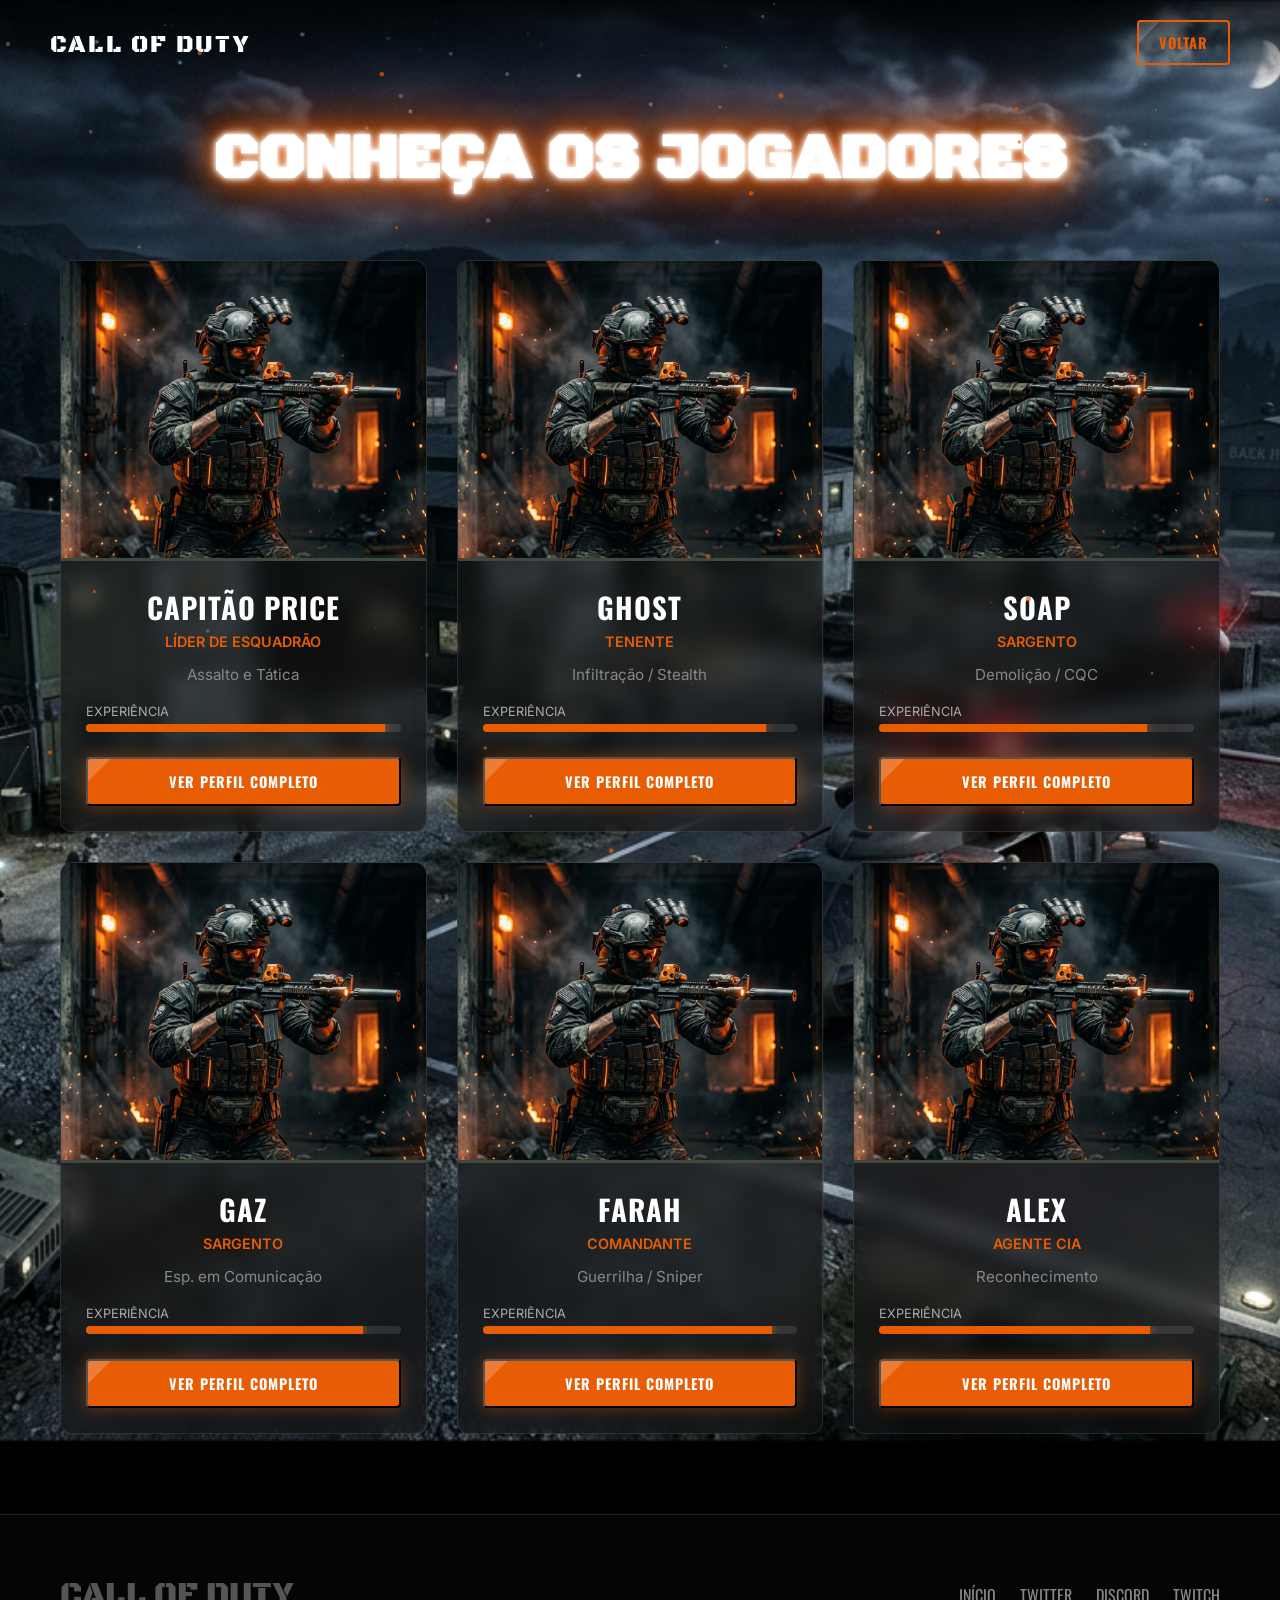
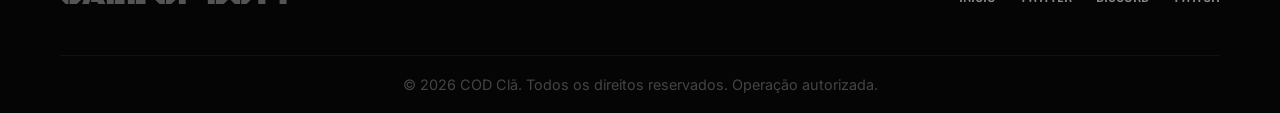
==== jogadores.html @ d717504a "Add files via upload" ====
<!DOCTYPE html>
<html lang="pt-BR">
<head>
    <meta charset="UTF-8">
    <meta name="viewport" content="width=device-width, initial-scale=1.0">
    <title>CALL OF DUTY - JOGADORES</title>
    <link rel="preconnect" href="https://fonts.googleapis.com">
    <link rel="preconnect" href="https://fonts.gstatic.com" crossorigin>
    <link href="https://fonts.googleapis.com/css2?family=Black+Ops+One&family=Inter:wght@300;400;600;800&family=Oswald:wght@400;700&display=swap" rel="stylesheet">
    <link rel="stylesheet" href="style.css">
    <link rel="stylesheet" href="jogadores.css">
</head>
<body>
    <!-- Canvas para partículas -->
    <canvas id="particles-canvas"></canvas>

    <!-- Header / Navbar -->
    <header id="header">
        <div class="logo">
            <a href="index.html" style="color: white; text-decoration: none;">CALL OF DUTY</a>
        </div>
        <div class="menu-icon">
            <a href="index.html" class="btn outline btn-voltar">VOLTAR</a>
        </div>
    </header>

    <!-- Seção Parallax Jogadores -->
    <section class="jogadores-parallax">
        <div class="parallax-layer parallax-barracks" id="layer-barracks"></div>
        
        <div class="container fade-in">
            <h1 class="neon-title" data-text="CONHEÇA OS JOGADORES">CONHEÇA OS JOGADORES</h1>
            
            <div class="players-grid">
                <!-- Player 1 -->
                <div class="player-card fade-in">
                    <div class="card-image-wrapper">
                        <img src="assets/operator.png" alt="Capitão Price">
                    </div>
                    <div class="card-info">
                        <h3>CAPITÃO PRICE</h3>
                        <p class="role">Líder de Esquadrão</p>
                        <p class="specialty">Assalto e Tática</p>
                        <div class="stats">
                            <span>Experiência</span>
                            <div class="progress-bar"><div class="progress" style="width: 95%;"></div></div>
                        </div>
                        <button class="btn primary btn-modal" data-player="price">VER PERFIL COMPLETO</button>
                    </div>
                </div>
                
                <!-- Player 2 -->
                <div class="player-card fade-in" style="transition-delay: 0.1s;">
                    <div class="card-image-wrapper">
                        <img src="assets/operator.png" alt="Ghost">
                    </div>
                    <div class="card-info">
                        <h3>GHOST</h3>
                        <p class="role">Tenente</p>
                        <p class="specialty">Infiltração / Stealth</p>
                        <div class="stats">
                            <span>Experiência</span>
                            <div class="progress-bar"><div class="progress" style="width: 90%;"></div></div>
                        </div>
                        <button class="btn primary btn-modal" data-player="ghost">VER PERFIL COMPLETO</button>
                    </div>
                </div>

                <!-- Player 3 -->
                <div class="player-card fade-in" style="transition-delay: 0.2s;">
                    <div class="card-image-wrapper">
                        <img src="assets/operator.png" alt="Soap">
                    </div>
                    <div class="card-info">
                        <h3>SOAP</h3>
                        <p class="role">Sargento</p>
                        <p class="specialty">Demolição / CQC</p>
                        <div class="stats">
                            <span>Experiência</span>
                            <div class="progress-bar"><div class="progress" style="width: 85%;"></div></div>
                        </div>
                        <button class="btn primary btn-modal" data-player="soap">VER PERFIL COMPLETO</button>
                    </div>
                </div>

                <!-- Player 4 -->
                <div class="player-card fade-in" style="transition-delay: 0.3s;">
                    <div class="card-image-wrapper">
                        <img src="assets/operator.png" alt="Gaz">
                    </div>
                    <div class="card-info">
                        <h3>GAZ</h3>
                        <p class="role">Sargento</p>
                        <p class="specialty">Esp. em Comunicação</p>
                        <div class="stats">
                            <span>Experiência</span>
                            <div class="progress-bar"><div class="progress" style="width: 88%;"></div></div>
                        </div>
                        <button class="btn primary btn-modal" data-player="gaz">VER PERFIL COMPLETO</button>
                    </div>
                </div>

                <!-- Player 5 -->
                <div class="player-card fade-in" style="transition-delay: 0.4s;">
                    <div class="card-image-wrapper">
                        <img src="assets/operator.png" alt="Farah">
                    </div>
                    <div class="card-info">
                        <h3>FARAH</h3>
                        <p class="role">Comandante</p>
                        <p class="specialty">Guerrilha / Sniper</p>
                        <div class="stats">
                            <span>Experiência</span>
                            <div class="progress-bar"><div class="progress" style="width: 92%;"></div></div>
                        </div>
                        <button class="btn primary btn-modal" data-player="farah">VER PERFIL COMPLETO</button>
                    </div>
                </div>

                <!-- Player 6 -->
                <div class="player-card fade-in" style="transition-delay: 0.5s;">
                    <div class="card-image-wrapper">
                        <img src="assets/operator.png" alt="Alex">
                    </div>
                    <div class="card-info">
                        <h3>ALEX</h3>
                        <p class="role">Agente CIA</p>
                        <p class="specialty">Reconhecimento</p>
                        <div class="stats">
                            <span>Experiência</span>
                            <div class="progress-bar"><div class="progress" style="width: 86%;"></div></div>
                        </div>
                        <button class="btn primary btn-modal" data-player="alex">VER PERFIL COMPLETO</button>
                    </div>
                </div>

            </div>
        </div>
    </section>

    <!-- Modal -->
    <div id="player-modal" class="modal">
        <div class="modal-content">
            <span class="close-btn">&times;</span>
            <div id="modal-body">
                <!-- Conteúdo injetado via JS -->
            </div>
            <button class="btn secondary" style="width:100%; margin-top:20px;" id="modal-close-btn">FECHAR</button>
        </div>
    </div>

    <!-- Rodapé -->
    <footer id="footer">
        <div class="container">
            <div class="footer-content">
                <div class="footer-logo">CALL OF DUTY</div>
                <div class="footer-links" id="social">
                    <a href="index.html">Início</a>
                    <a href="#">Twitter</a>
                    <a href="#">Discord</a>
                    <a href="#">Twitch</a>
                </div>
            </div>
            <div class="copyright">
                <p>&copy; 2026 COD Clã. Todos os direitos reservados. Operação autorizada.</p>
            </div>
        </div>
    </footer>

    <script src="script.js"></script>
    <script src="jogadores.js"></script>
</body>
</html>
---- style.css ----
/* Variáveis de cores (Design Dark/Militar) */
:root {
    --bg-dark: #0a0a0a;
    --bg-light: #1a1a1a;
    --primary: #E85D04; /* Laranja tático */
    --primary-hover: #F48C06;
    --secondary: #3E4A3D; /* Verde militar escuro */
    --secondary-light: #526350;
    --text-main: #f0f0f0;
    --text-muted: #888;
    --font-heading: 'Black Ops One', cursive;
    --font-subheading: 'Oswald', sans-serif;
    --font-body: 'Inter', sans-serif;
}

* {
    margin: 0;
    padding: 0;
    box-sizing: border-box;
}

html {
    scroll-behavior: smooth;
}

body {
    background-color: var(--bg-dark);
    color: var(--text-main);
    font-family: var(--font-body);
    overflow-x: hidden;
}

/* Canvas de Partículas */
#particles-canvas {
    position: fixed;
    top: 0;
    left: 0;
    width: 100vw;
    height: 100vh;
    pointer-events: none;
    z-index: 9999;
}

/* Header */
header {
    position: fixed;
    top: 0;
    width: 100%;
    padding: 20px 50px;
    display: flex;
    justify-content: space-between;
    align-items: center;
    z-index: 100;
    background: linear-gradient(to bottom, rgba(0,0,0,0.8), transparent);
}

.logo {
    font-family: var(--font-heading);
    font-size: 1.5rem;
    letter-spacing: 2px;
    color: white;
}

.menu-icon img {
    width: 40px;
    height: auto;
    cursor: pointer;
    filter: invert(1);
    transition: transform 0.3s ease;
}

.menu-icon img:hover {
    transform: scale(1.1) rotate(15deg);
}

/* Parallax Hero */
.hero-parallax {
    position: relative;
    height: 100vh;
    overflow: hidden;
    display: flex;
    justify-content: center;
    align-items: center;
}

.parallax-layer {
    position: absolute;
    top: 0;
    left: 0;
    width: 100%;
    height: 110%; /* Extra height to allow scrolling without revealing edge */
    background-size: cover;
    background-position: center;
    will-change: transform;
}

.parallax-bg {
    background-image: url('assets/bg.png');
    z-index: 1;
}

.parallax-smoke {
    background-image: url('assets/smoke.png');
    z-index: 2;
    mix-blend-mode: screen; /* Faz o fundo preto da fumaça sumir */
    opacity: 0.8;
}

.parallax-front {
    z-index: 3;
    display: flex;
    justify-content: center;
    align-items: center;
    height: 100%;
    text-align: center;
}

.hero-content {
    background: rgba(0, 0, 0, 0.4);
    padding: 40px;
    border-radius: 10px;
    border: 1px solid rgba(255, 255, 255, 0.1);
    backdrop-filter: blur(5px);
}

.hero-content h1 {
    font-family: var(--font-heading);
    font-size: 5rem;
    margin-bottom: 10px;
    color: white;
    text-shadow: 0 0 20px rgba(232, 93, 4, 0.5);
    position: relative;
}

.hero-content h2 {
    font-family: var(--font-subheading);
    font-size: 2rem;
    color: var(--primary);
    margin-bottom: 30px;
    letter-spacing: 3px;
    text-transform: uppercase;
}

/* Glitch Effect */
.glitch {
    position: relative;
}
.glitch::before, .glitch::after {
    content: attr(data-text);
    position: absolute;
    top: 0;
    left: 0;
    width: 100%;
    height: 100%;
}
.glitch::before {
    left: 2px;
    text-shadow: -1px 0 red;
    clip: rect(24px, 550px, 90px, 0);
    animation: glitch-anim-2 3s infinite linear alternate-reverse;
}
.glitch::after {
    left: -2px;
    text-shadow: -1px 0 blue;
    clip: rect(85px, 550px, 140px, 0);
    animation: glitch-anim 2.5s infinite linear alternate-reverse;
}

@keyframes glitch-anim {
    0% { clip: rect(10px, 9999px, 80px, 0); }
    20% { clip: rect(30px, 9999px, 10px, 0); }
    40% { clip: rect(80px, 9999px, 60px, 0); }
    60% { clip: rect(20px, 9999px, 90px, 0); }
    80% { clip: rect(60px, 9999px, 40px, 0); }
    100% { clip: rect(10px, 9999px, 80px, 0); }
}
@keyframes glitch-anim-2 {
    0% { clip: rect(65px, 9999px, 100px, 0); }
    20% { clip: rect(15px, 9999px, 80px, 0); }
    40% { clip: rect(95px, 9999px, 20px, 0); }
    60% { clip: rect(40px, 9999px, 60px, 0); }
    80% { clip: rect(80px, 9999px, 20px, 0); }
    100% { clip: rect(30px, 9999px, 50px, 0); }
}

/* Buttons */
.hero-buttons {
    display: flex;
    gap: 20px;
    justify-content: center;
}

.btn {
    display: inline-block;
    padding: 15px 30px;
    font-family: var(--font-subheading);
    font-size: 1.1rem;
    font-weight: 700;
    text-transform: uppercase;
    text-decoration: none;
    letter-spacing: 1px;
    transition: all 0.3s ease;
    border-radius: 4px;
    position: relative;
    overflow: hidden;
}

.btn::before {
    content: '';
    position: absolute;
    top: 0; left: -100%;
    width: 100%; height: 100%;
    background: rgba(255,255,255,0.2);
    transform: skewX(-45deg);
    transition: left 0.5s ease;
}

.btn:hover::before {
    left: 200%;
}

.btn.primary {
    background-color: var(--primary);
    color: #fff;
    box-shadow: 0 0 15px rgba(232, 93, 4, 0.4);
}

.btn.primary:hover {
    background-color: var(--primary-hover);
    box-shadow: 0 0 25px rgba(232, 93, 4, 0.6);
}

.btn.secondary {
    background-color: var(--secondary);
    color: #fff;
}

.btn.secondary:hover {
    background-color: var(--secondary-light);
}

.btn.outline {
    background: transparent;
    border: 2px solid var(--primary);
    color: var(--primary);
}

.btn.outline:hover {
    background: var(--primary);
    color: #fff;
}

/* Sections Global */
.container {
    max-width: 1200px;
    margin: 0 auto;
    padding: 0 20px;
}

.section-title {
    font-family: var(--font-heading);
    font-size: 3rem;
    color: white;
    margin-bottom: 40px;
    text-align: center;
    letter-spacing: 2px;
}

/* About Section */
.about-section {
    padding: 100px 0;
    background-color: var(--bg-dark);
    position: relative;
}

.about-section::before {
    content: '';
    position: absolute;
    top: 0;
    left: 0;
    width: 100%;
    height: 100%;
    background: repeating-linear-gradient(
        45deg,
        rgba(0,0,0,0.2),
        rgba(0,0,0,0.2) 10px,
        rgba(26,26,26,0.2) 10px,
        rgba(26,26,26,0.2) 20px
    );
    pointer-events: none;
}

.about-grid {
    display: grid;
    grid-template-columns: 1fr 1fr;
    gap: 60px;
    align-items: center;
}

.about-text p {
    font-size: 1.2rem;
    line-height: 1.8;
    color: var(--text-muted);
    margin-bottom: 30px;
}

.about-image img {
    width: 100%;
    border-radius: 8px;
    box-shadow: 0 20px 40px rgba(0,0,0,0.8);
    filter: sepia(0.3) hue-rotate(50deg) brightness(0.8) contrast(1.2);
    border: 1px solid var(--secondary);
}

/* Modes Section */
.modes-section {
    padding: 80px 0 120px;
    background-color: var(--bg-light);
}

.modes-grid {
    display: grid;
    grid-template-columns: repeat(auto-fit, minmax(300px, 1fr));
    gap: 30px;
}

.mode-card {
    background-color: #222;
    padding: 40px 30px;
    border-radius: 8px;
    text-align: center;
    transition: transform 0.3s ease, box-shadow 0.3s ease;
    border-bottom: 4px solid var(--secondary);
}

.mode-card:hover {
    transform: translateY(-10px);
    box-shadow: 0 15px 30px rgba(0,0,0,0.5);
    border-bottom-color: var(--primary);
}

.card-icon {
    font-size: 3rem;
    margin-bottom: 20px;
}

.mode-card h3 {
    font-family: var(--font-subheading);
    font-size: 1.5rem;
    margin-bottom: 15px;
    color: white;
}

.mode-card p {
    color: var(--text-muted);
    line-height: 1.6;
}

/* Footer */
footer {
    background-color: #050505;
    padding: 60px 0 20px;
    border-top: 1px solid #222;
}

.footer-content {
    display: flex;
    justify-content: space-between;
    align-items: center;
    margin-bottom: 40px;
}

.footer-logo {
    font-family: var(--font-heading);
    font-size: 2rem;
    color: #555;
}

.footer-links a {
    color: var(--text-muted);
    text-decoration: none;
    margin-left: 20px;
    font-family: var(--font-subheading);
    text-transform: uppercase;
    transition: color 0.3s ease;
}

.footer-links a:hover {
    color: var(--primary);
}

.copyright {
    text-align: center;
    padding-top: 20px;
    border-top: 1px solid #111;
    color: #444;
    font-size: 0.9rem;
}

/* Animations */
.fade-in {
    opacity: 0;
    transform: translateY(40px);
    transition: opacity 0.8s ease-out, transform 0.8s ease-out;
}

.fade-in.show {
    opacity: 1;
    transform: translateY(0);
}

/* Responsive */
@media (max-width: 900px) {
    .about-grid {
        grid-template-columns: 1fr;
    }
    .hero-content h1 {
        font-size: 3.5rem;
    }
    .hero-content h2 {
        font-size: 1.5rem;
    }
    .hero-buttons {
        flex-direction: column;
    }
}
@media (max-width: 600px) {
    .footer-content {
        flex-direction: column;
        gap: 20px;
        text-align: center;
    }
    .footer-links a {
        margin: 0 10px;
    }
}
---- jogadores.css ----
/* Jogadores Specific Styling */

.btn-voltar {
    padding: 10px 20px;
    font-size: 0.9rem;
}

.jogadores-parallax {
    position: relative;
    min-height: 100vh;
    padding-top: 120px; /* Header space */
    padding-bottom: 80px;
    overflow: hidden;
}

.parallax-barracks {
    background-image: url('assets/barracks_bg.png');
    z-index: -1;
    position: absolute;
    top: -10%;
    left: 0;
    width: 100%;
    height: 120%;
    background-size: cover;
    background-position: center;
}

/* Fallback if JS parallax is active on this layer too */

.neon-title {
    font-family: var(--font-heading);
    font-size: 4rem;
    color: #fff;
    text-align: center;
    margin-bottom: 60px;
    text-transform: uppercase;
    text-shadow: 
        0 0 5px #fff,
        0 0 10px #fff,
        0 0 20px var(--primary),
        0 0 40px var(--primary),
        0 0 80px var(--primary);
    animation: pulsate 1.5s infinite alternate;
}

@keyframes pulsate {
    100% {
        text-shadow: 
        0 0 4px #fff,
        0 0 11px #fff,
        0 0 19px var(--primary),
        0 0 40px var(--primary),
        0 0 80px var(--primary),
        0 0 100px var(--primary);
    }
    0% {
        text-shadow: 
        0 0 2px #fff,
        0 0 4px #fff,
        0 0 6px var(--primary),
        0 0 10px var(--primary),
        0 0 45px var(--primary),
        0 0 55px var(--primary);
    }
}

/* Grid */
.players-grid {
    display: grid;
    grid-template-columns: repeat(3, 1fr);
    gap: 30px;
}

@media (max-width: 900px) {
    .players-grid {
        grid-template-columns: repeat(2, 1fr);
    }
    .neon-title {
        font-size: 2.5rem;
    }
}

@media (max-width: 600px) {
    .players-grid {
        grid-template-columns: 1fr;
    }
}

/* Player Card */
.player-card {
    background: rgba(20, 20, 20, 0.6);
    backdrop-filter: blur(10px);
    -webkit-backdrop-filter: blur(10px);
    border: 1px solid rgba(255, 255, 255, 0.1);
    border-radius: 12px;
    overflow: hidden;
    transition: transform 0.4s ease, box-shadow 0.4s ease, border-color 0.4s ease;
    display: flex;
    flex-direction: column;
}

.player-card:hover {
    transform: translateY(-10px);
    box-shadow: 0 15px 30px rgba(232, 93, 4, 0.3);
    border-color: var(--primary);
}

.card-image-wrapper {
    width: 100%;
    height: 300px;
    overflow: hidden;
    position: relative;
    border-bottom: 3px solid var(--secondary);
}

.card-image-wrapper img {
    width: 100%;
    height: 100%;
    object-fit: cover;
    object-position: top center;
    transition: transform 0.5s ease;
}

.player-card:hover .card-image-wrapper img {
    transform: scale(1.1);
}

.card-info {
    padding: 25px;
    text-align: center;
    flex-grow: 1;
    display: flex;
    flex-direction: column;
}

.card-info h3 {
    font-family: var(--font-subheading);
    font-size: 1.8rem;
    color: #fff;
    margin-bottom: 5px;
    letter-spacing: 1px;
}

.card-info .role {
    color: var(--primary);
    font-weight: 600;
    margin-bottom: 15px;
    text-transform: uppercase;
    font-size: 0.9rem;
}

.card-info .specialty {
    color: var(--text-muted);
    font-size: 0.95rem;
    margin-bottom: 20px;
}

/* Progress Bar */
.stats {
    text-align: left;
    margin-bottom: 25px;
    flex-grow: 1;
}

.stats span {
    font-size: 0.8rem;
    color: #aaa;
    text-transform: uppercase;
    margin-bottom: 5px;
    display: block;
}

.progress-bar {
    width: 100%;
    height: 8px;
    background: rgba(255, 255, 255, 0.1);
    border-radius: 4px;
    overflow: hidden;
}

.progress {
    height: 100%;
    background: var(--primary);
    box-shadow: 0 0 10px var(--primary);
    transition: width 1.5s ease-out;
}

.btn-modal {
    width: 100%;
    padding: 12px;
    font-size: 0.9rem;
}

/* Modal Styling */
.modal {
    display: none;
    position: fixed;
    z-index: 1000;
    left: 0;
    top: 0;
    width: 100%;
    height: 100%;
    overflow: auto;
    background-color: rgba(0,0,0,0.8);
    backdrop-filter: blur(5px);
    opacity: 0;
    transition: opacity 0.3s ease;
}

.modal.show {
    display: flex;
    justify-content: center;
    align-items: center;
    opacity: 1;
}

.modal-content {
    background: #111;
    border: 1px solid var(--primary);
    width: 90%;
    max-width: 600px;
    border-radius: 8px;
    position: relative;
    padding: 40px;
    box-shadow: 0 0 30px rgba(232, 93, 4, 0.2);
    transform: scale(0.8);
    transition: transform 0.3s ease;
}

.modal.show .modal-content {
    transform: scale(1);
}

.close-btn {
    color: #aaa;
    position: absolute;
    top: 15px;
    right: 20px;
    font-size: 28px;
    font-weight: bold;
    cursor: pointer;
    transition: color 0.2s ease;
}

.close-btn:hover,
.close-btn:focus {
    color: var(--primary);
    text-decoration: none;
}

.modal-header {
    border-bottom: 1px solid #333;
    padding-bottom: 15px;
    margin-bottom: 20px;
}

.modal-header h2 {
    font-family: var(--font-heading);
    color: #fff;
    font-size: 2.5rem;
    margin-bottom: 5px;
}

.modal-header p {
    color: var(--primary);
    font-family: var(--font-subheading);
    font-size: 1.2rem;
    text-transform: uppercase;
}

.modal-section {
    margin-bottom: 20px;
}

.modal-section h4 {
    color: #fff;
    margin-bottom: 10px;
    font-family: var(--font-subheading);
    letter-spacing: 1px;
}

.modal-section p, .modal-section ul {
    color: var(--text-muted);
    font-size: 0.95rem;
    line-height: 1.6;
}

.modal-section ul {
    list-style-type: none;
}

.modal-section ul li {
    position: relative;
    padding-left: 20px;
    margin-bottom: 5px;
}

.modal-section ul li::before {
    content: '▸';
    color: var(--primary);
    position: absolute;
    left: 0;
}
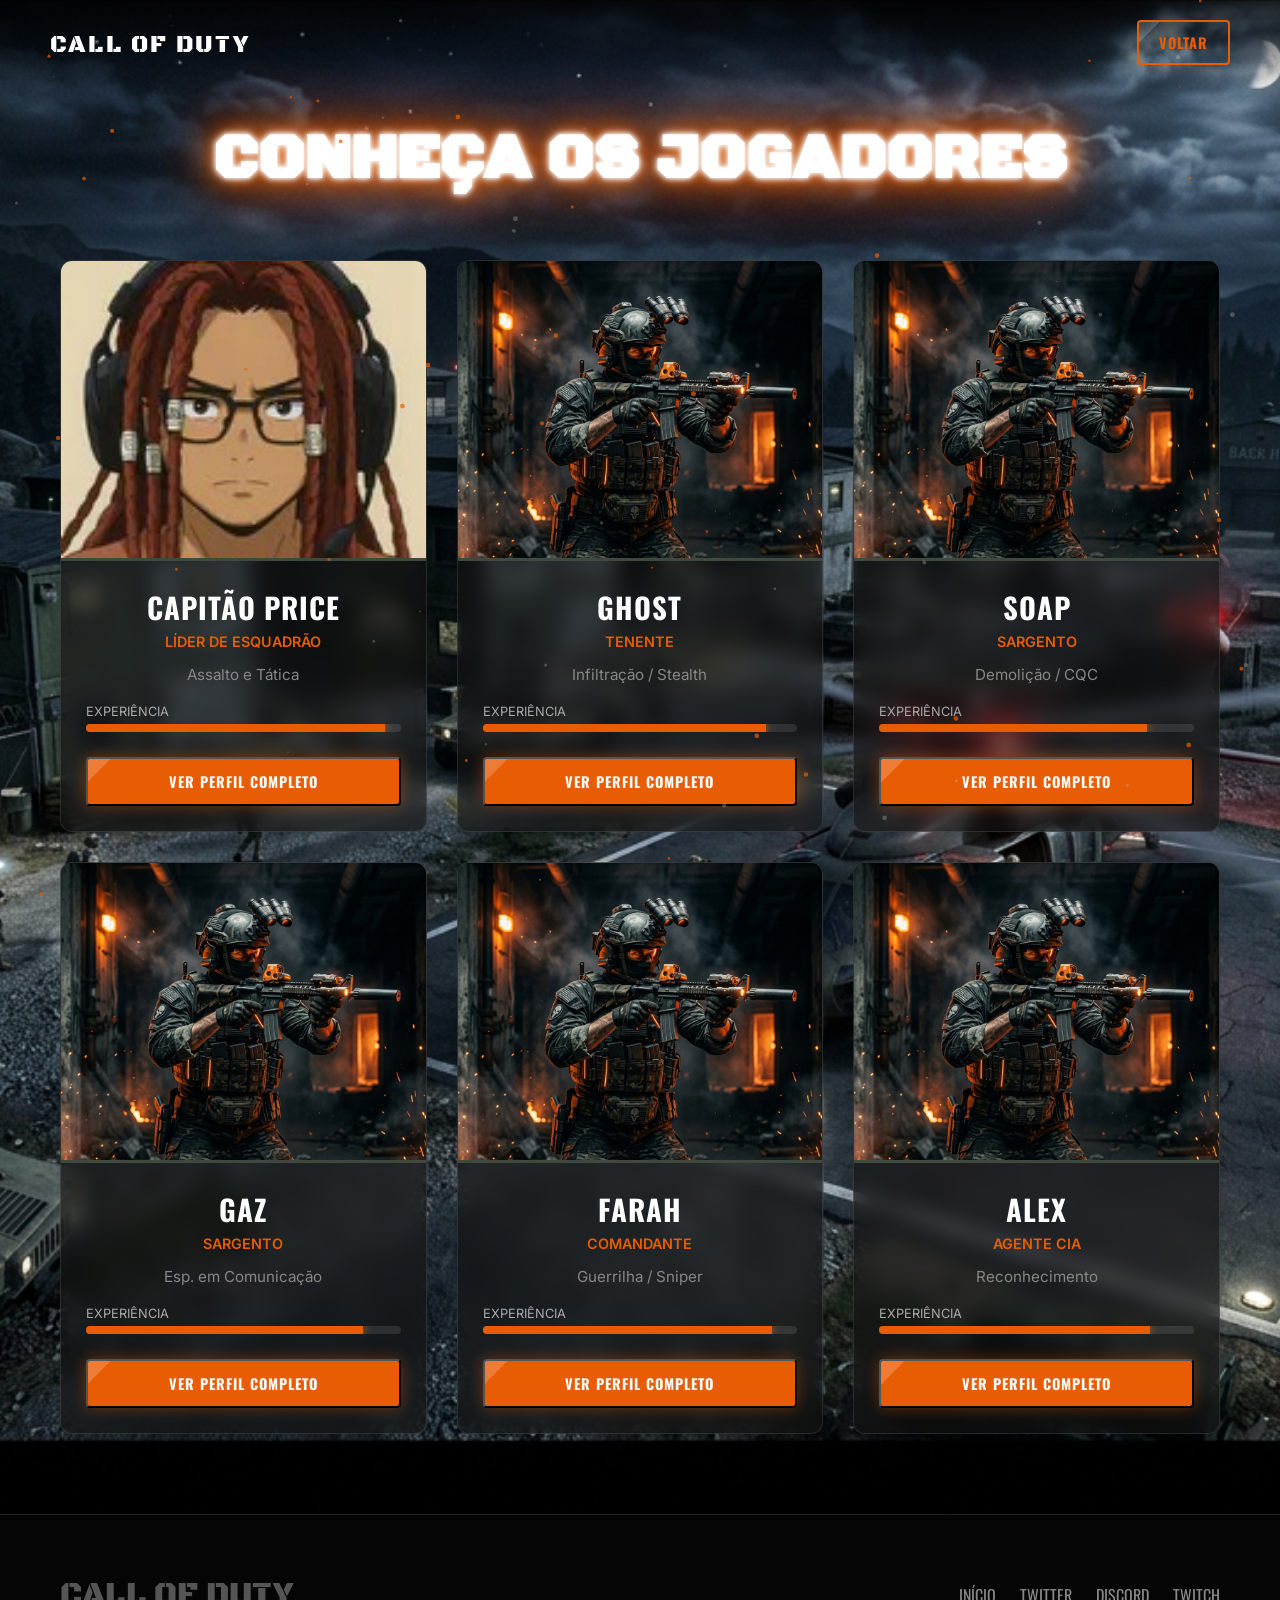
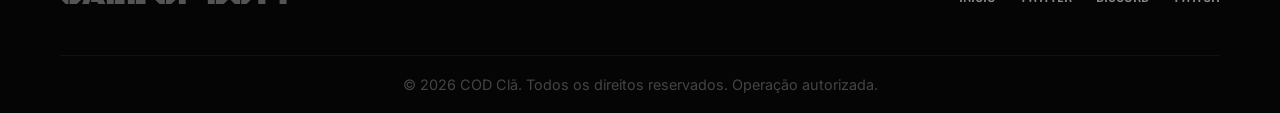
==== commit ea0b3305: "Foto" ====
--- a/jogadores.html
+++ b/jogadores.html
@@ -35,7 +35,7 @@
                 <!-- Player 1 -->
                 <div class="player-card fade-in">
                     <div class="card-image-wrapper">
-                        <img src="assets/operator.png" alt="Capitão Price">
+                        <img src="assets/Maik.png" alt="Capitão Price">
                     </div>
                     <div class="card-info">
                         <h3>CAPITÃO PRICE</h3>
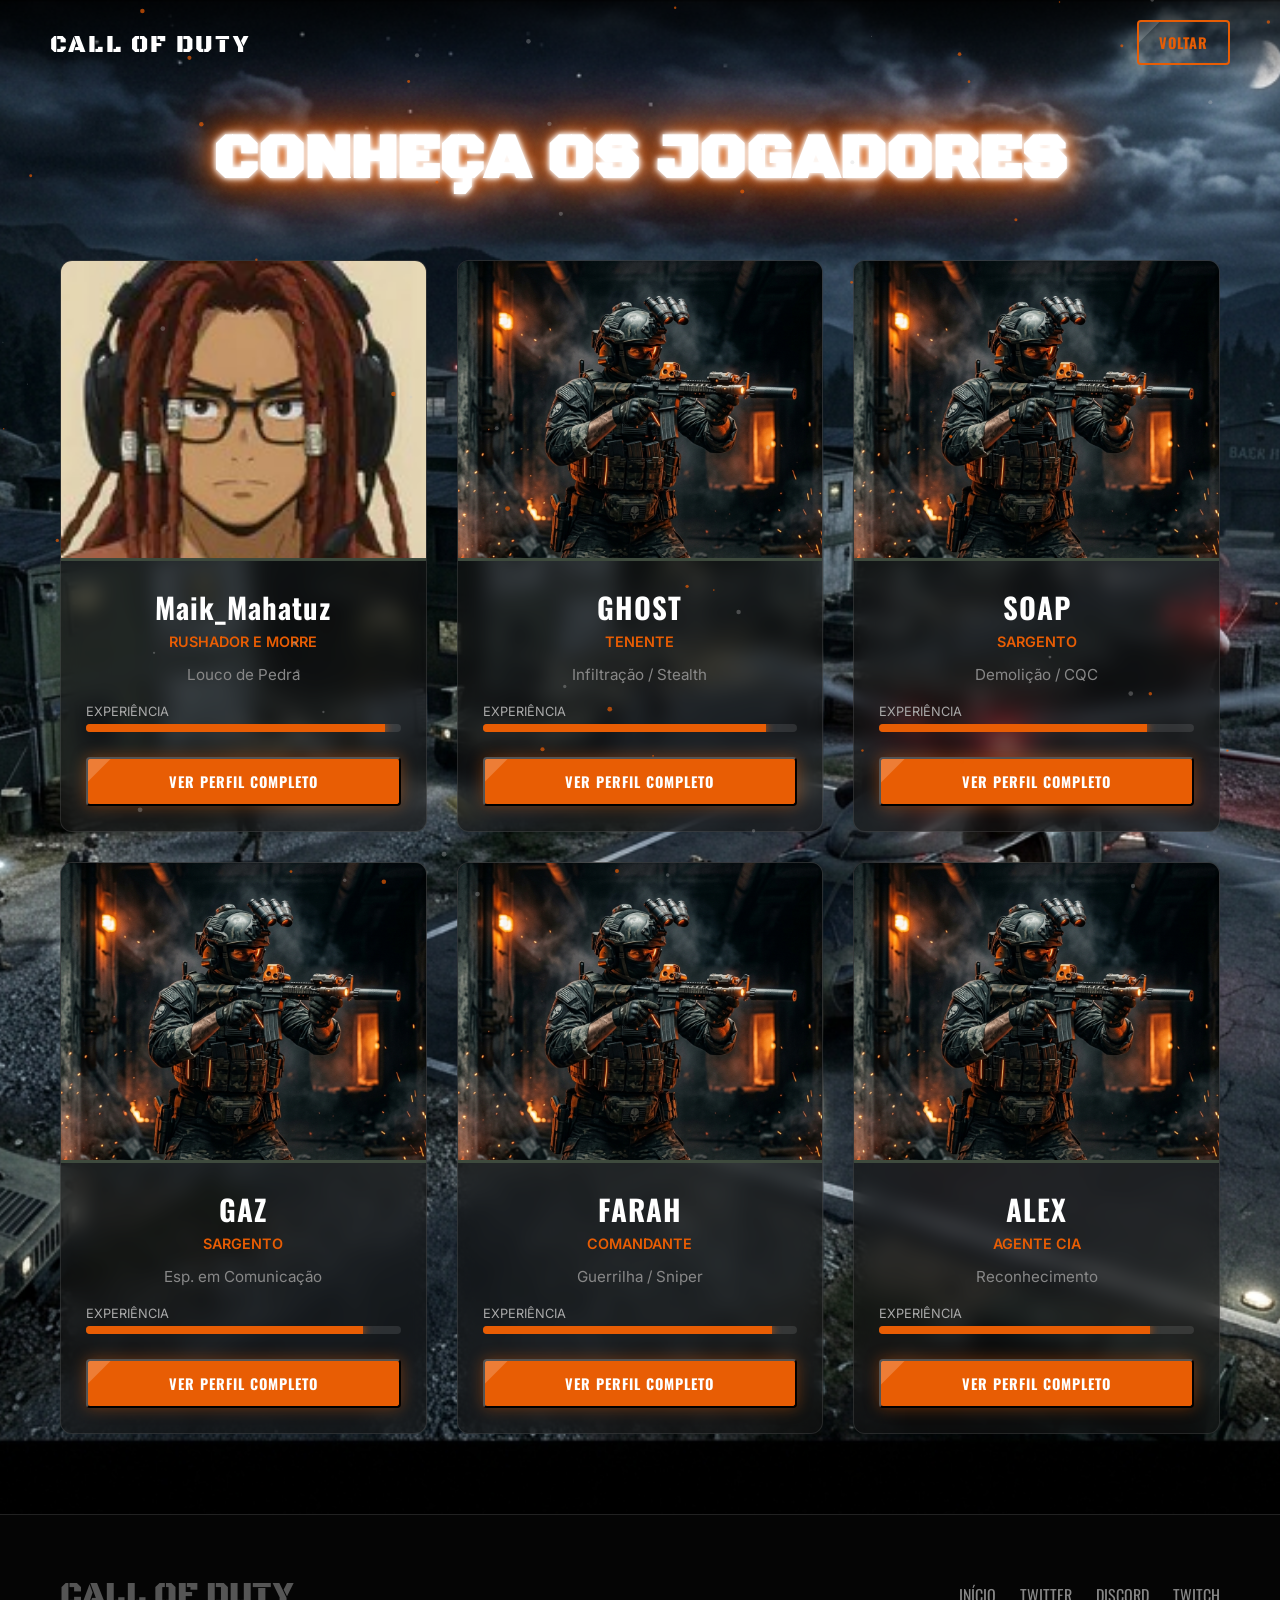
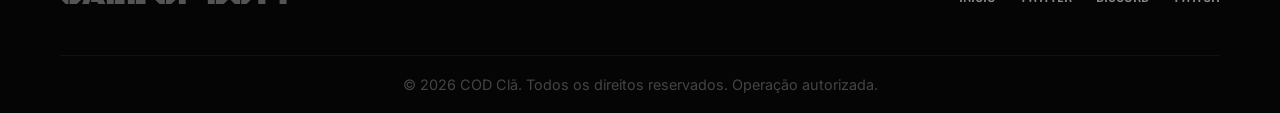
==== commit 728cee62: "Texto" ====
--- a/jogadores.html
+++ b/jogadores.html
@@ -38,9 +38,9 @@
                         <img src="assets/Maik.png" alt="Capitão Price">
                     </div>
                     <div class="card-info">
-                        <h3>CAPITÃO PRICE</h3>
-                        <p class="role">Líder de Esquadrão</p>
-                        <p class="specialty">Assalto e Tática</p>
+                        <h3>Maik_Mahatuz</h3>
+                        <p class="role">Rushador e morre</p>
+                        <p class="specialty">Louco de Pedra</p>
                         <div class="stats">
                             <span>Experiência</span>
                             <div class="progress-bar"><div class="progress" style="width: 95%;"></div></div>
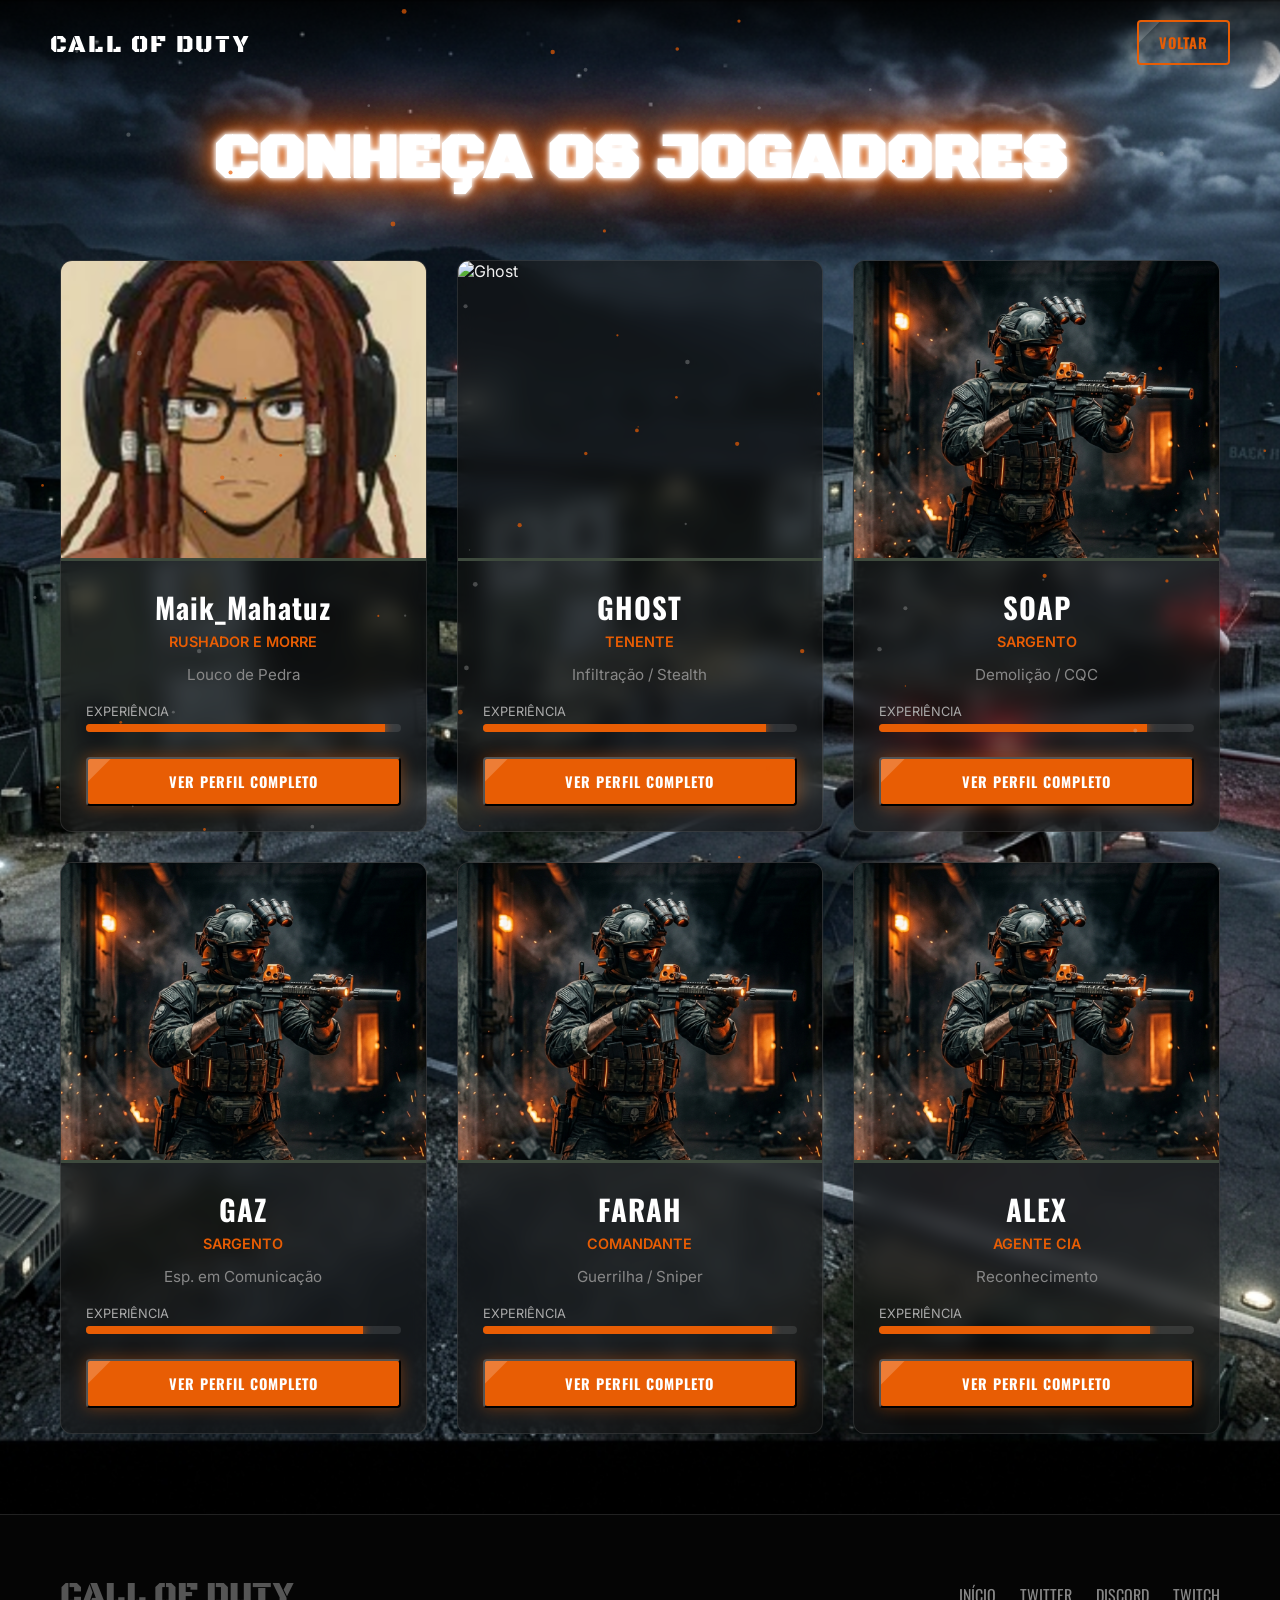
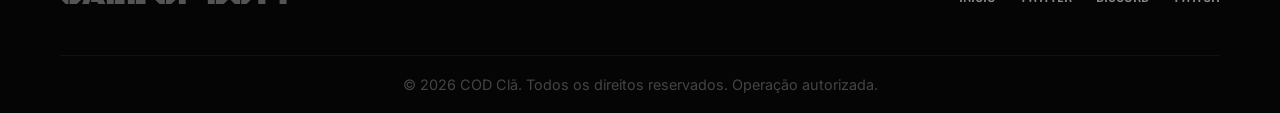
==== commit 4b3bf3ac: "Foto" ====
--- a/jogadores.html
+++ b/jogadores.html
@@ -52,7 +52,7 @@
                 <!-- Player 2 -->
                 <div class="player-card fade-in" style="transition-delay: 0.1s;">
                     <div class="card-image-wrapper">
-                        <img src="assets/operator.png" alt="Ghost">
+                        <img src="assets/Leon.png" alt="Ghost">
                     </div>
                     <div class="card-info">
                         <h3>GHOST</h3>
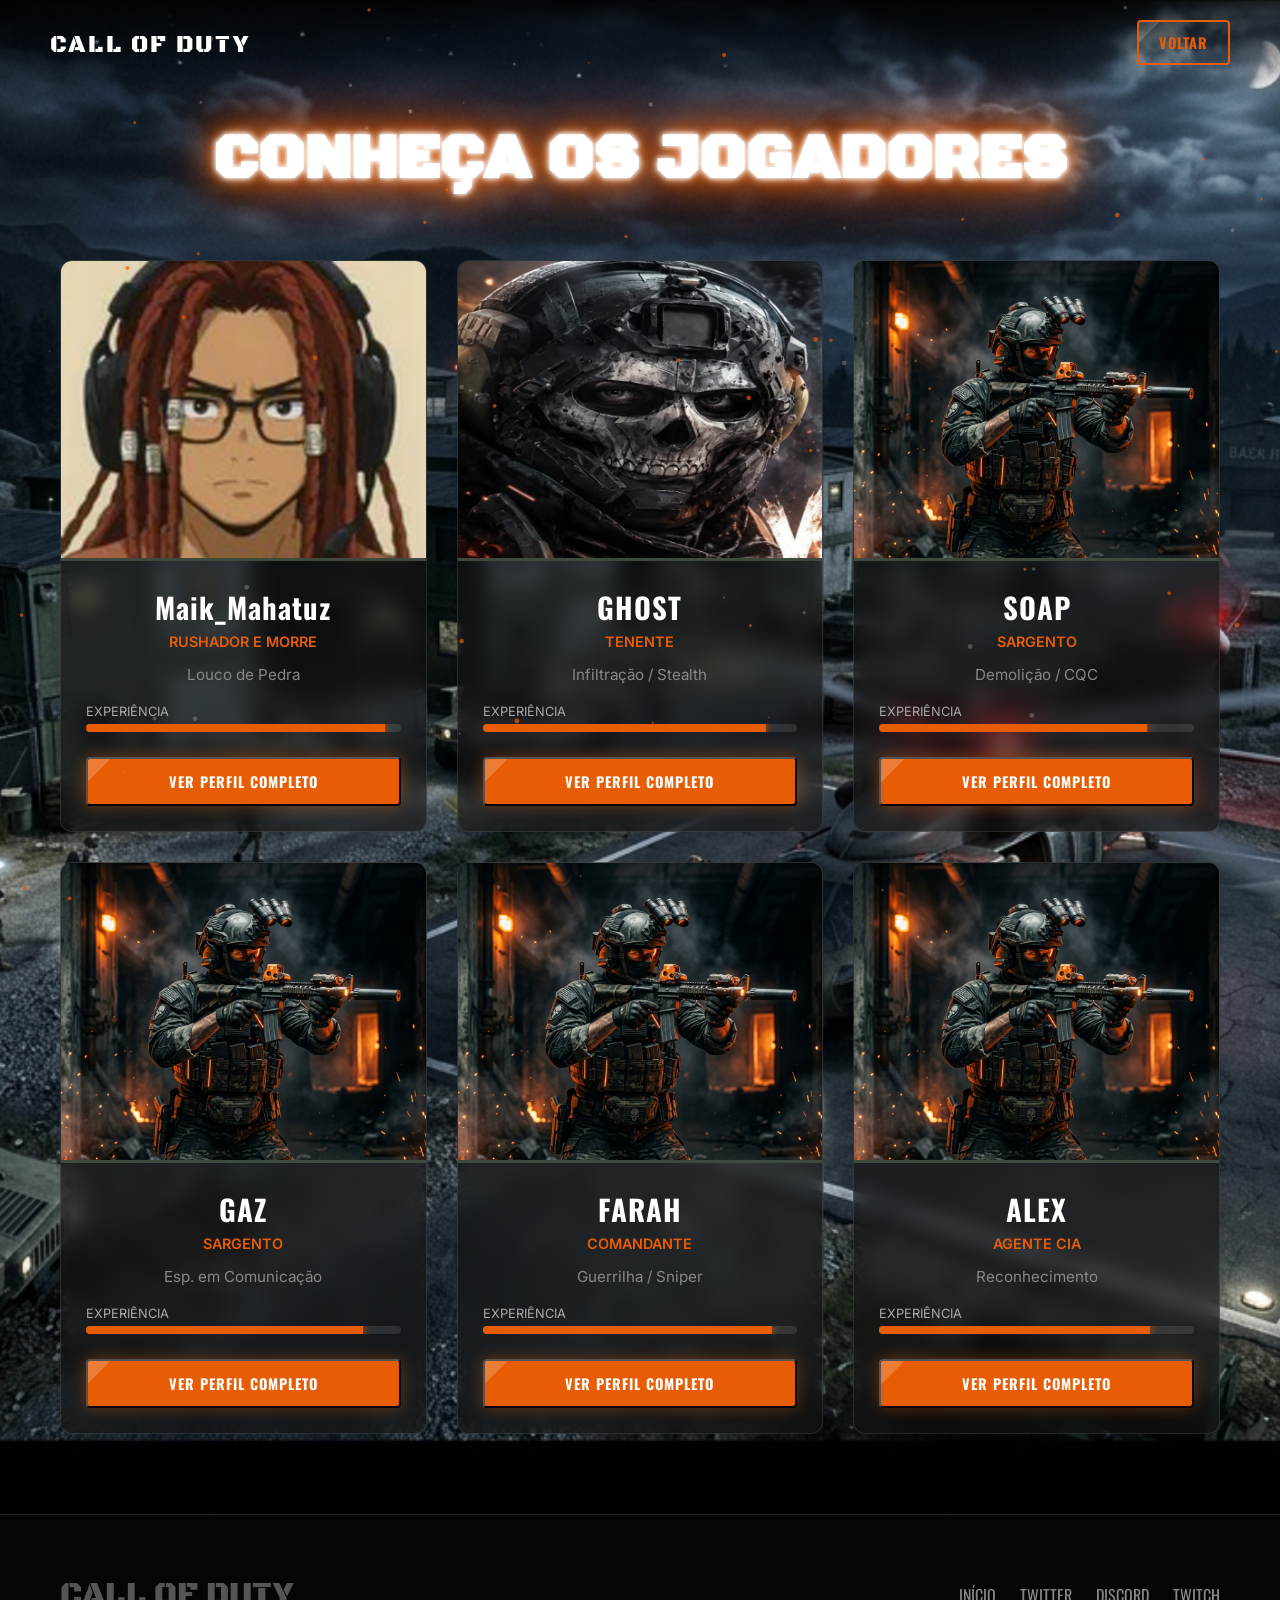
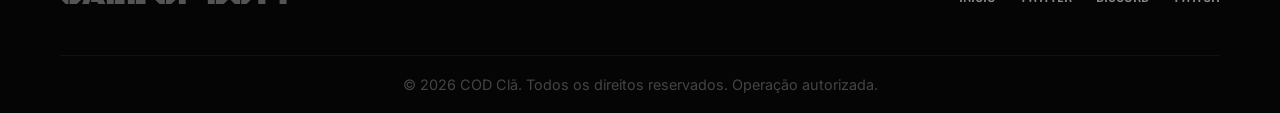
==== commit efdf6a65: "Foto" ====
--- a/jogadores.html
+++ b/jogadores.html
@@ -52,7 +52,7 @@
                 <!-- Player 2 -->
                 <div class="player-card fade-in" style="transition-delay: 0.1s;">
                     <div class="card-image-wrapper">
-                        <img src="assets/Leon.png" alt="Ghost">
+                        <img src="assets/Leo.png" alt="Ghost">
                     </div>
                     <div class="card-info">
                         <h3>GHOST</h3>
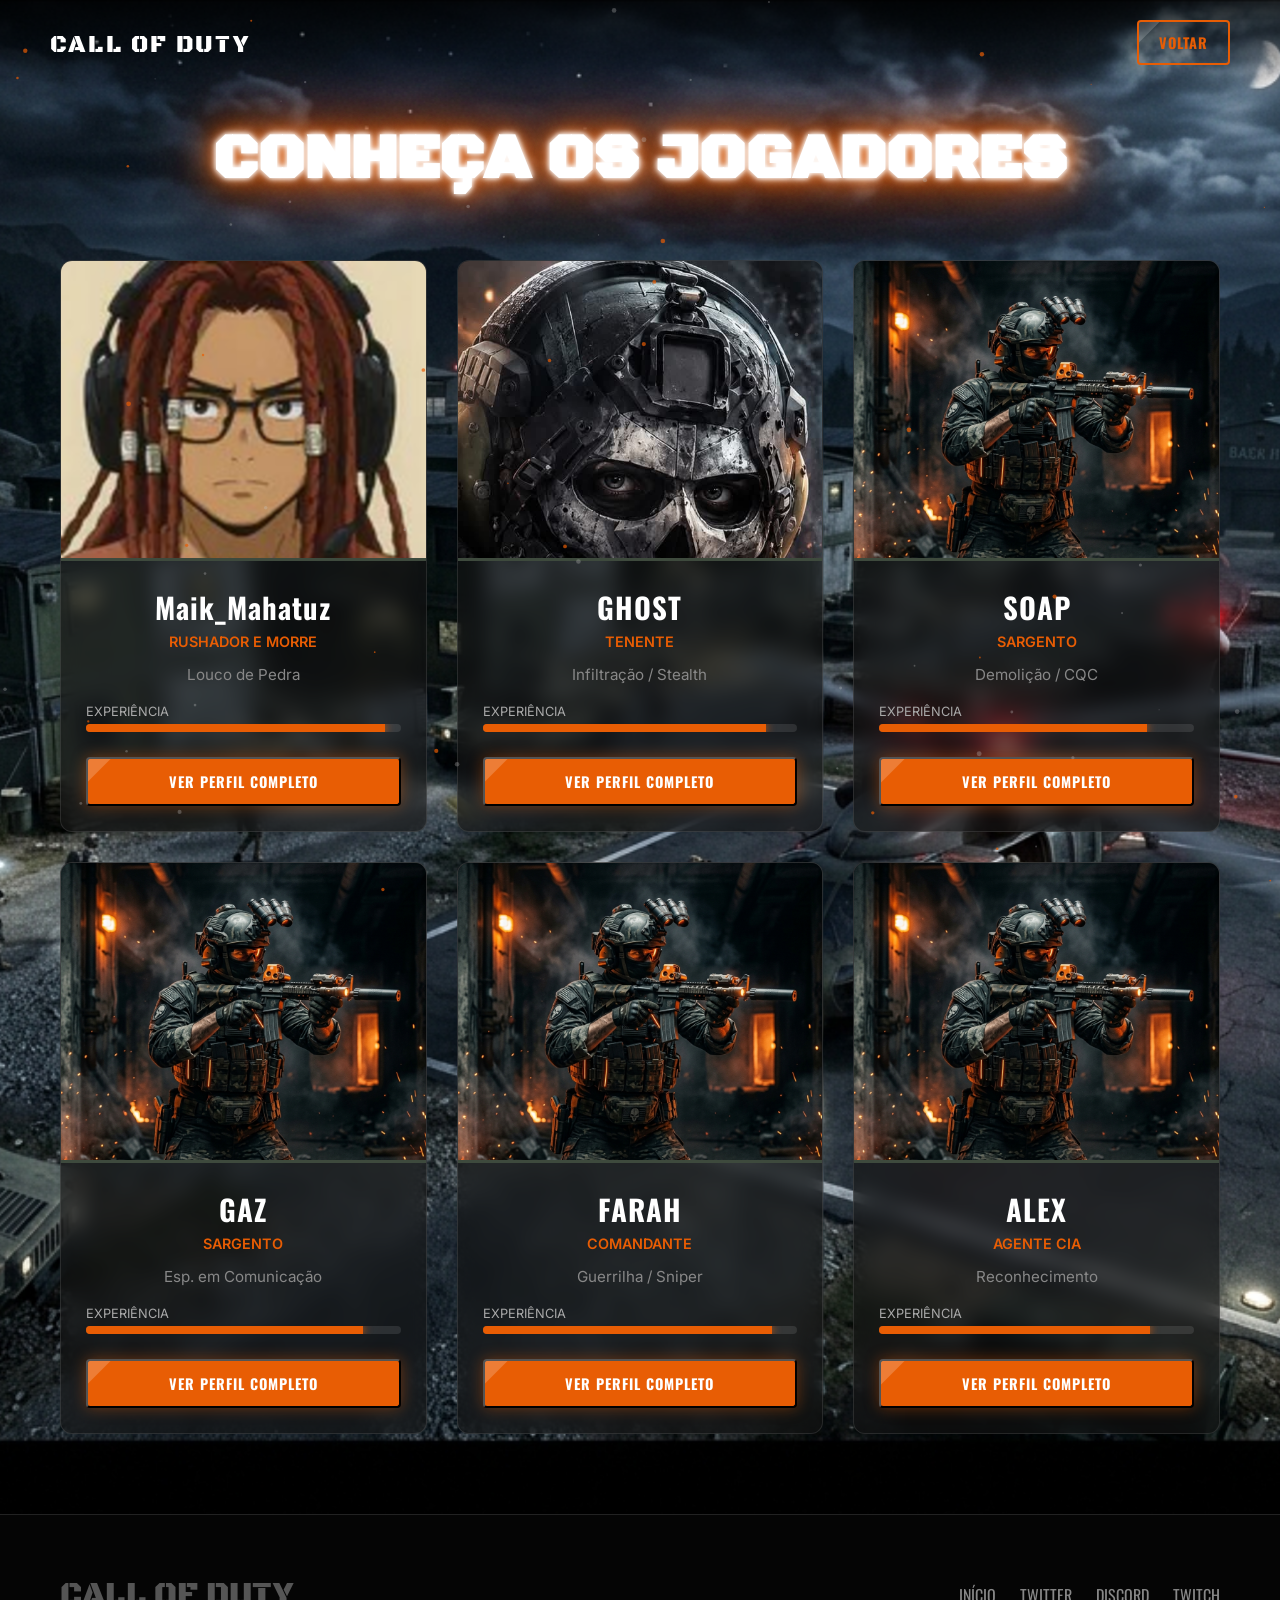
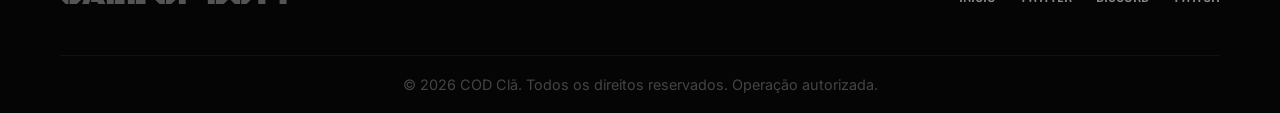
==== commit ae1e6ab4: "Foto" ====
--- a/jogadores.html
+++ b/jogadores.html
@@ -52,7 +52,7 @@
                 <!-- Player 2 -->
                 <div class="player-card fade-in" style="transition-delay: 0.1s;">
                     <div class="card-image-wrapper">
-                        <img src="assets/Leo.png" alt="Ghost">
+                        <img src="assets/Leo1.jpeg" alt="Ghost">
                     </div>
                     <div class="card-info">
                         <h3>GHOST</h3>
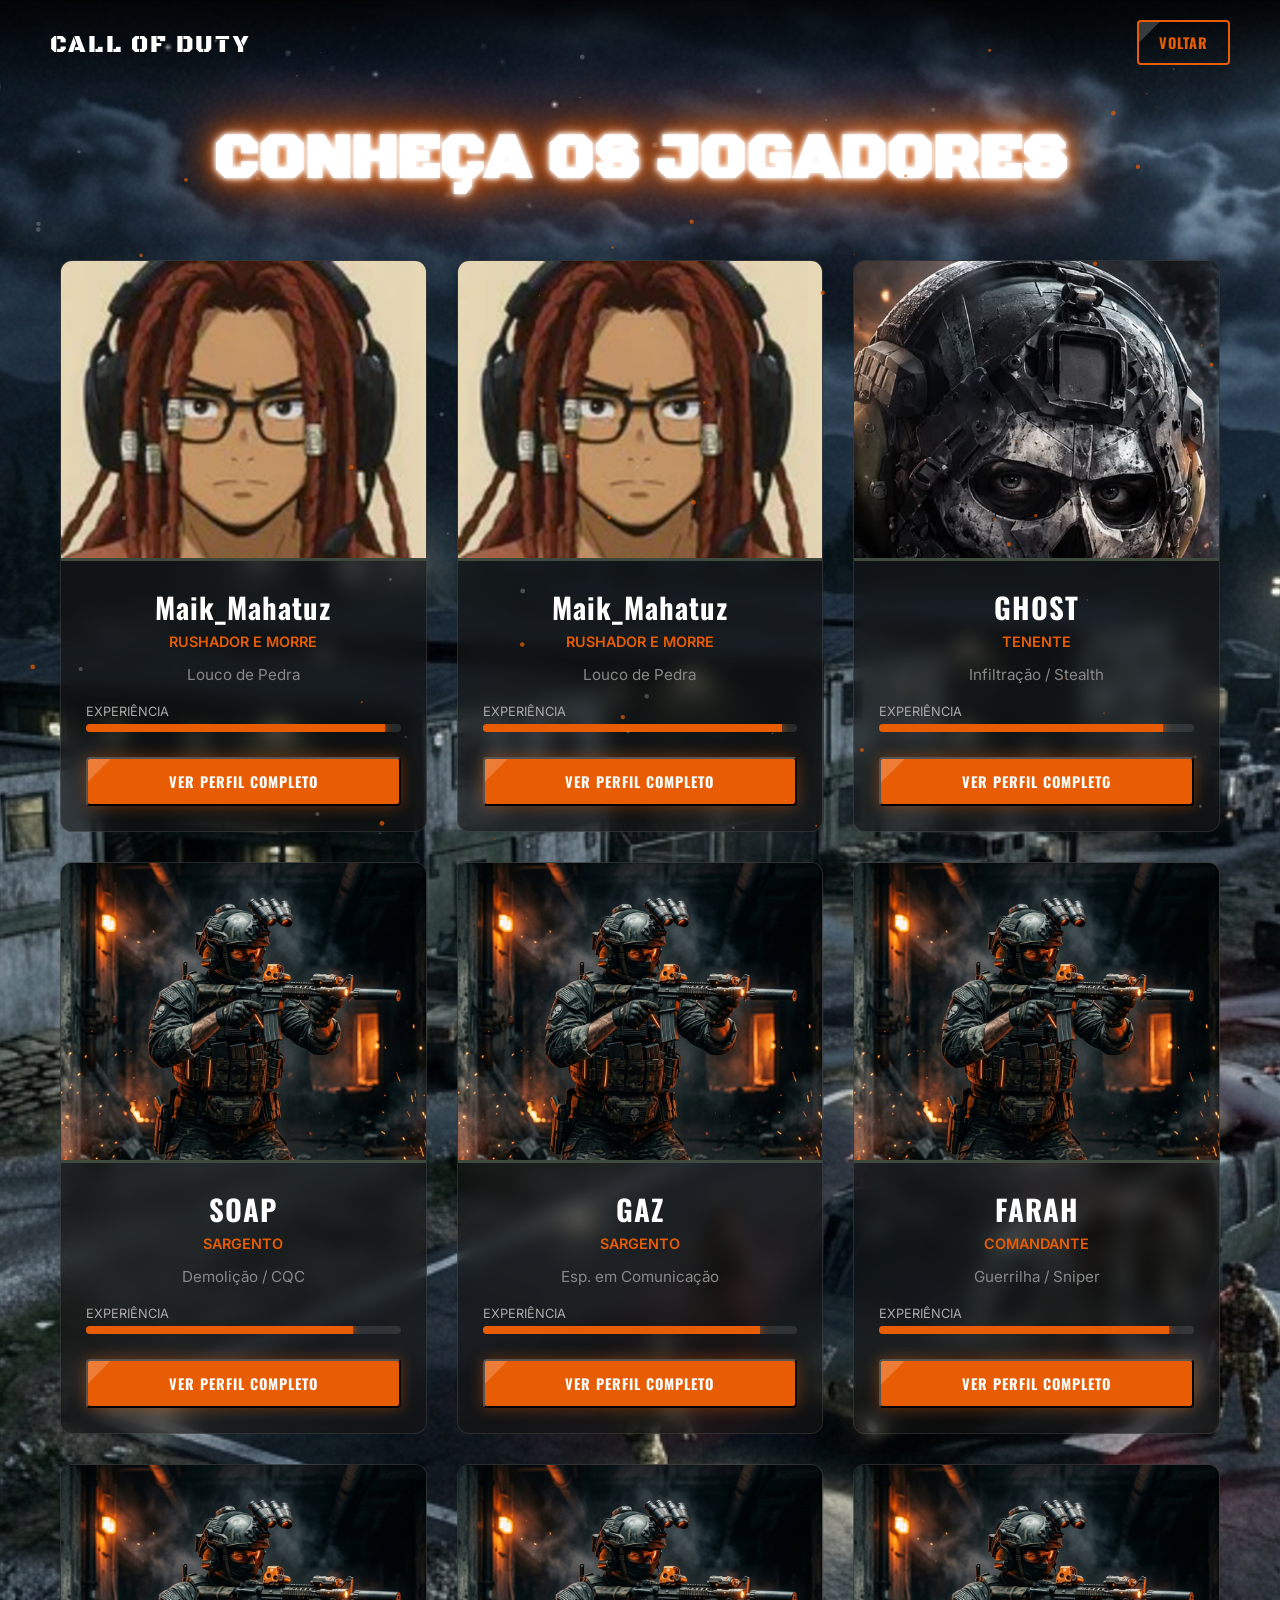
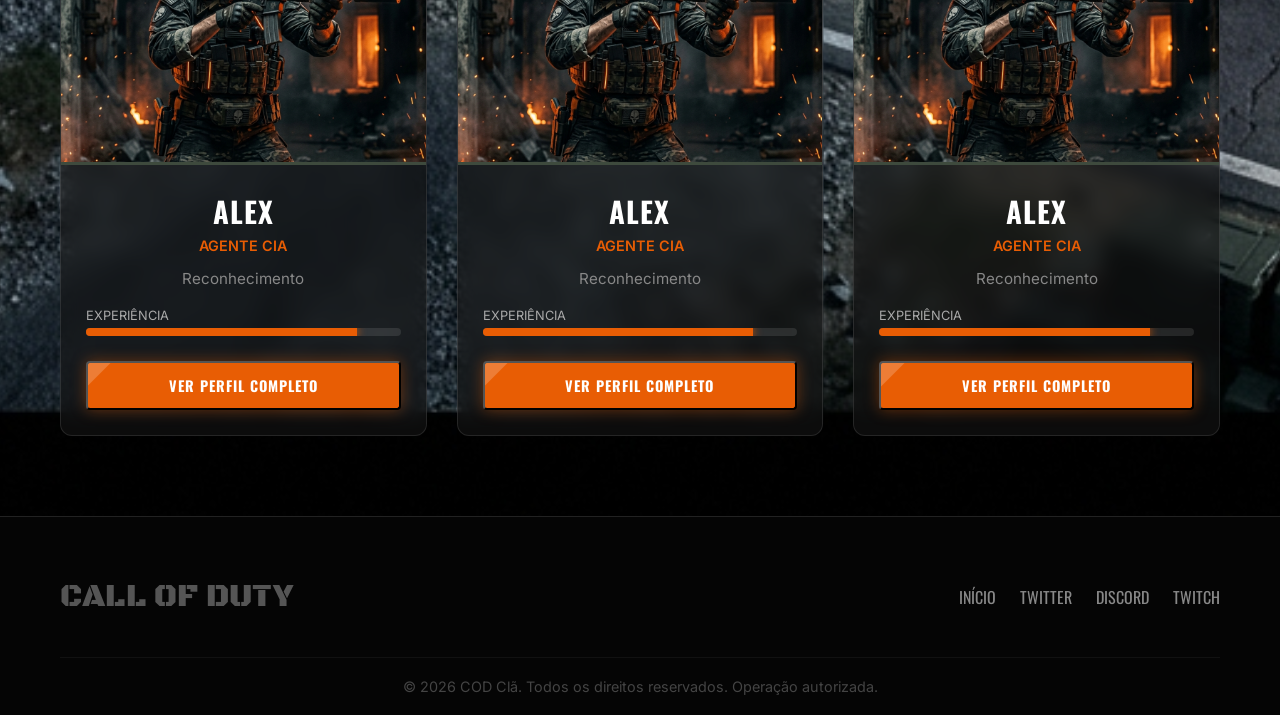
==== commit 14b6f0ef: "Div" ====
--- a/jogadores.html
+++ b/jogadores.html
@@ -48,8 +48,25 @@
                         <button class="btn primary btn-modal" data-player="price">VER PERFIL COMPLETO</button>
                     </div>
                 </div>
+
+                <!-- Player 2 -->
+                <div class="player-card fade-in">
+                    <div class="card-image-wrapper">
+                        <img src="assets/Maik.png" alt="Capitão Price">
+                    </div>
+                    <div class="card-info">
+                        <h3>Maik_Mahatuz</h3>
+                        <p class="role">Rushador e morre</p>
+                        <p class="specialty">Louco de Pedra</p>
+                        <div class="stats">
+                            <span>Experiência</span>
+                            <div class="progress-bar"><div class="progress" style="width: 95%;"></div></div>
+                        </div>
+                        <button class="btn primary btn-modal" data-player="price">VER PERFIL COMPLETO</button>
+                    </div>
+                </div>
                 
-                <!-- Player 2 -->
+                <!-- Player 3 -->
                 <div class="player-card fade-in" style="transition-delay: 0.1s;">
                     <div class="card-image-wrapper">
                         <img src="assets/Leo1.jpeg" alt="Ghost">
@@ -66,7 +83,7 @@
                     </div>
                 </div>
 
-                <!-- Player 3 -->
+                <!-- Player 4 -->
                 <div class="player-card fade-in" style="transition-delay: 0.2s;">
                     <div class="card-image-wrapper">
                         <img src="assets/operator.png" alt="Soap">
@@ -83,7 +100,7 @@
                     </div>
                 </div>
 
-                <!-- Player 4 -->
+                <!-- Player 5 -->
                 <div class="player-card fade-in" style="transition-delay: 0.3s;">
                     <div class="card-image-wrapper">
                         <img src="assets/operator.png" alt="Gaz">
@@ -100,7 +117,7 @@
                     </div>
                 </div>
 
-                <!-- Player 5 -->
+                <!-- Player 6 -->
                 <div class="player-card fade-in" style="transition-delay: 0.4s;">
                     <div class="card-image-wrapper">
                         <img src="assets/operator.png" alt="Farah">
@@ -117,7 +134,7 @@
                     </div>
                 </div>
 
-                <!-- Player 6 -->
+                <!-- Player 7 -->
                 <div class="player-card fade-in" style="transition-delay: 0.5s;">
                     <div class="card-image-wrapper">
                         <img src="assets/operator.png" alt="Alex">
@@ -133,6 +150,41 @@
                         <button class="btn primary btn-modal" data-player="alex">VER PERFIL COMPLETO</button>
                     </div>
                 </div>
+
+                <!-- Player 8 -->
+                <div class="player-card fade-in" style="transition-delay: 0.5s;">
+                    <div class="card-image-wrapper">
+                        <img src="assets/operator.png" alt="Alex">
+                    </div>
+                    <div class="card-info">
+                        <h3>ALEX</h3>
+                        <p class="role">Agente CIA</p>
+                        <p class="specialty">Reconhecimento</p>
+                        <div class="stats">
+                            <span>Experiência</span>
+                            <div class="progress-bar"><div class="progress" style="width: 86%;"></div></div>
+                        </div>
+                        <button class="btn primary btn-modal" data-player="alex">VER PERFIL COMPLETO</button>
+                    </div>
+                </div>
+
+                <!-- Player 9 -->
+                <div class="player-card fade-in" style="transition-delay: 0.5s;">
+                    <div class="card-image-wrapper">
+                        <img src="assets/operator.png" alt="Alex">
+                    </div>
+                    <div class="card-info">
+                        <h3>ALEX</h3>
+                        <p class="role">Agente CIA</p>
+                        <p class="specialty">Reconhecimento</p>
+                        <div class="stats">
+                            <span>Experiência</span>
+                            <div class="progress-bar"><div class="progress" style="width: 86%;"></div></div>
+                        </div>
+                        <button class="btn primary btn-modal" data-player="alex">VER PERFIL COMPLETO</button>
+                    </div>
+                </div>
+
 
             </div>
         </div>
